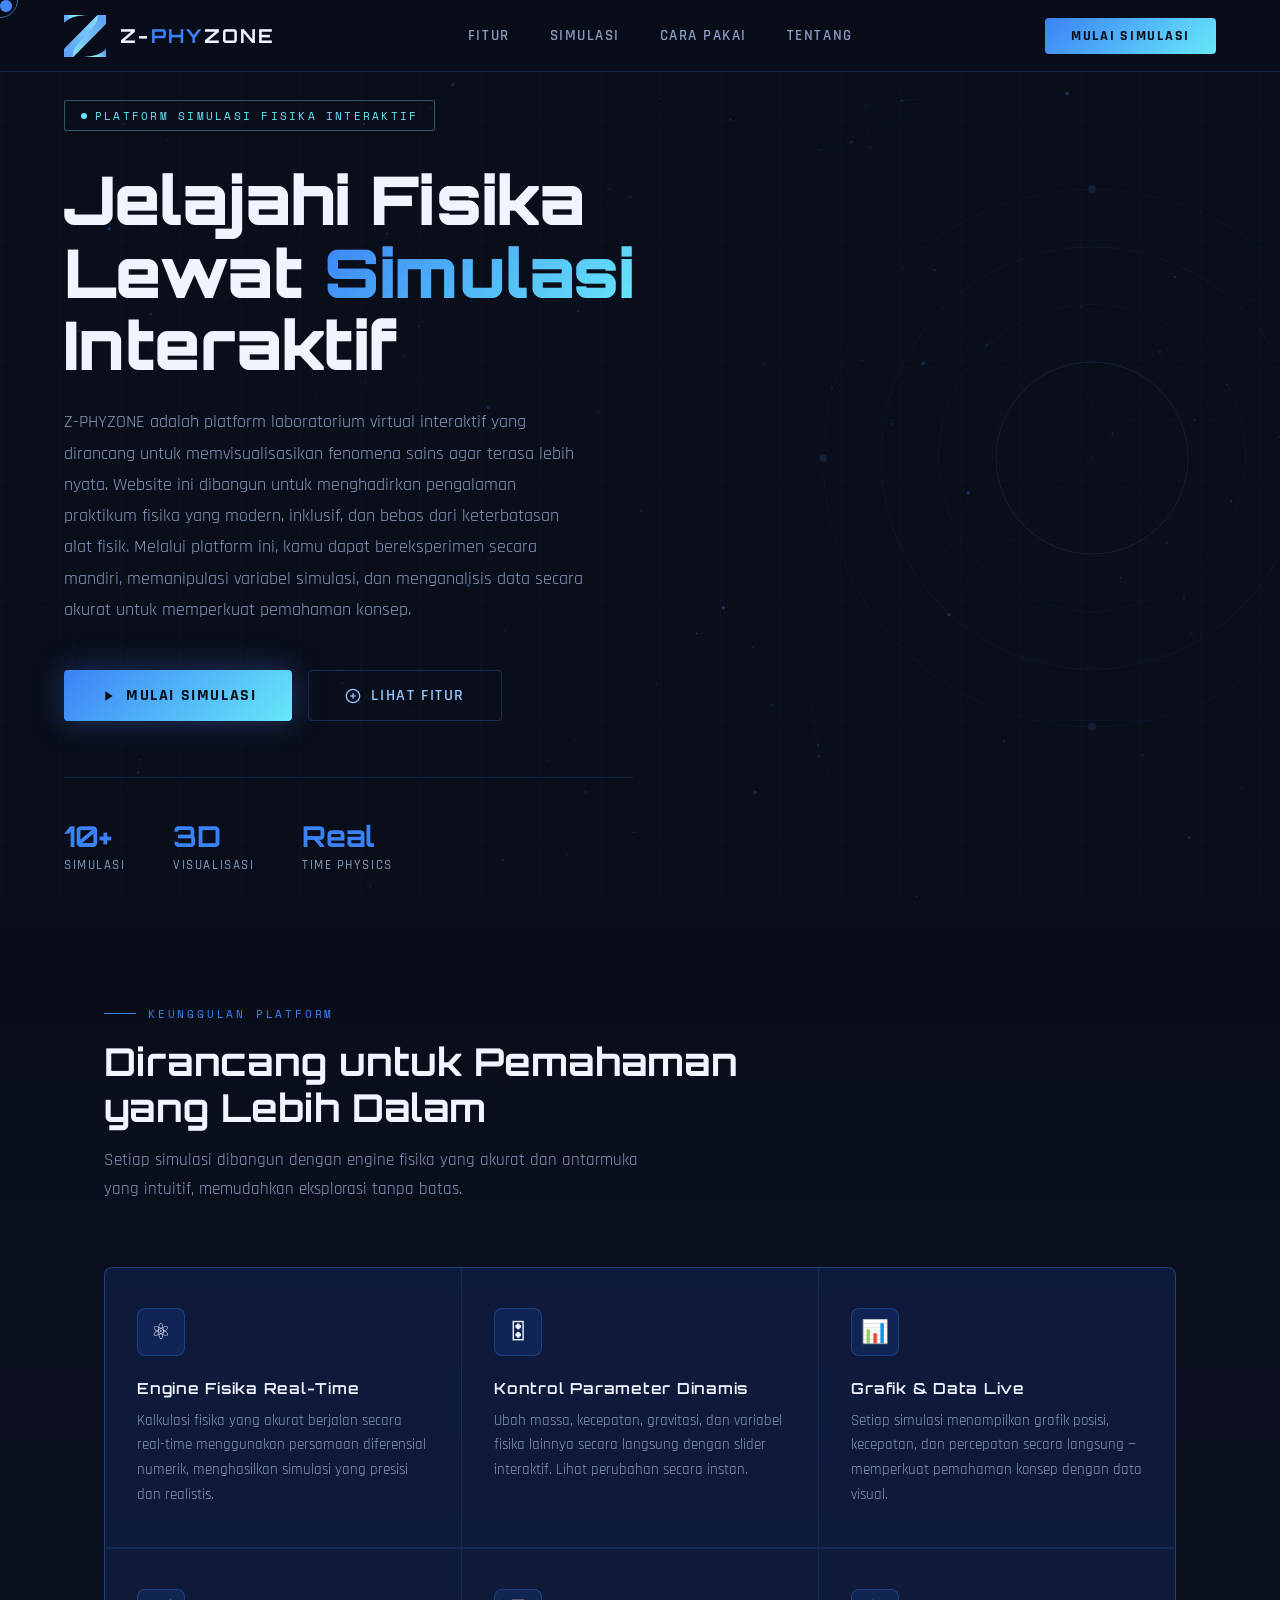
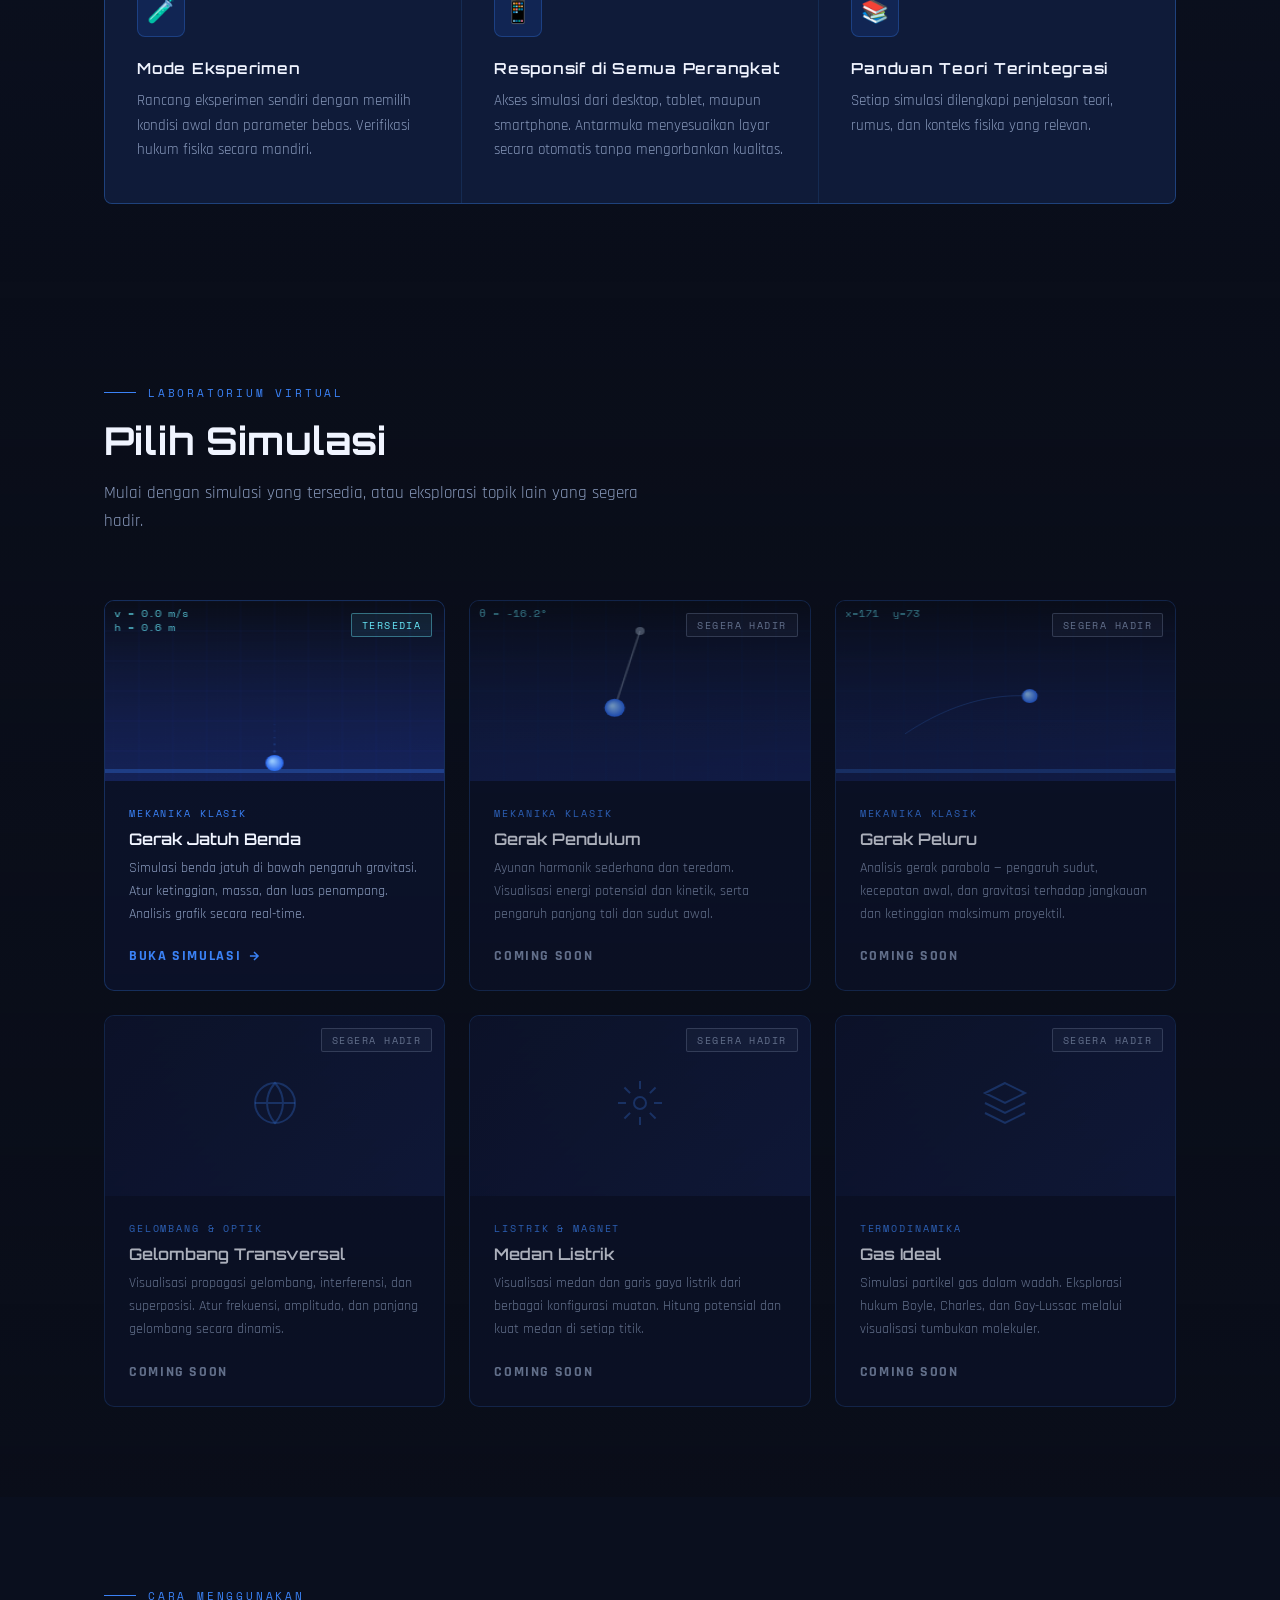
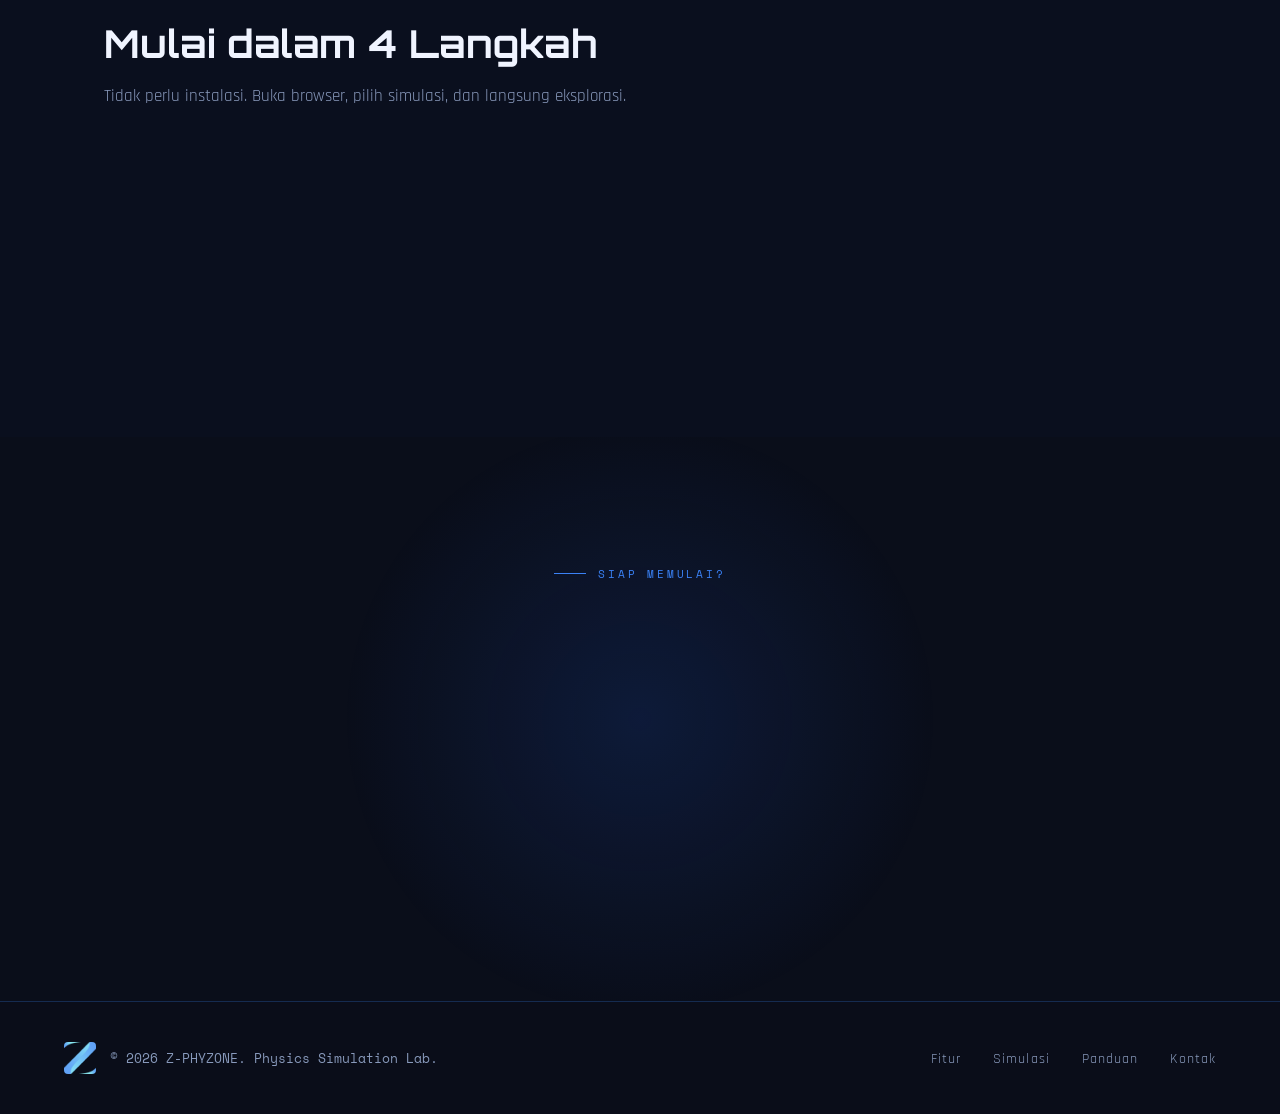
==== Index.html @ d91c26d3 "Add files via upload" ====
<!DOCTYPE html>
<html lang="id">
<head>
<meta charset="UTF-8">
<meta name="viewport" content="width=device-width, initial-scale=1.0">
<title>Z-PHYZONE — Physics Simulation Lab</title>
<link href="https://fonts.googleapis.com/css2?family=Orbitron:wght@400;600;700;900&family=Rajdhani:wght@300;400;500;600;700&family=Space+Mono:wght@400;700&display=swap" rel="stylesheet">
<link rel="stylesheet" href="Opsi B.css">
</head>
<body>

<div class="cursor" id="cur"></div>
<div class="cursor-ring" id="curRing"></div>
<div class="grid-bg"></div>
<canvas id="canvas-bg"></canvas>

<nav>
  <a href="#" class="nav-logo">
    <img src="A.png" alt="Logo" class="logo-svg">
    <span class="logo-text">Z-<span>PHY</span>ZONE</span>
  </a>

  <ul class="nav-links">
    <li><a href="#features">Fitur</a></li>
    <li><a href="#simulations">Simulasi</a></li>
    <li><a href="#how">Cara Pakai</a></li>
    <li><a href="#about">Tentang</a></li>
  </ul>

  <a href="#simulations" class="nav-cta">Mulai Simulasi</a>
</nav>

<section class="hero" id="home">
  <svg class="hero-visual" viewBox="0 0 600 600" fill="none" xmlns="http://www.w3.org/2000/svg">
    <circle cx="300" cy="300" r="280" stroke="#3b82f6" stroke-width="0.5"/>
    <circle cx="300" cy="300" r="220" stroke="#60a5fa" stroke-width="0.5"/>
    <circle cx="300" cy="300" r="160" stroke="#3b82f6" stroke-width="0.5"/>
    <circle cx="300" cy="300" r="100" stroke="#93c5fd" stroke-width="0.8"/>
    <line x1="20" y1="300" x2="580s" y2="300" stroke="#3b82f6" stroke-width="0.3"/>
    <line x1="300" y1="20" x2="300" y2="580" stroke="#3b82f6" stroke-width="0.3"/>
    <line x1="100" y1="100" x2="500" y2="500" stroke="#60a5fa" stroke-width="0.3"/>
    <line x1="500" y1="100" x2="100" y2="500" stroke="#60a5fa" stroke-width="0.3"/>
    <circle cx="300" cy="20" r="4" fill="#60a5fa"/>
    <circle cx="300" cy="580" r="4" fill="#60a5fa"/>
    <circle cx="20" cy="300" r="4" fill="#60a5fa"/>
    <circle cx="580" cy="300" r="4" fill="#60a5fa"/>
  </svg>

  <div class="hero-content">
    <div class="hero-tag">Platform Simulasi Fisika Interaktif</div>
    <h1>
      Jelajahi Fisika<br>
      Lewat <em>Simulasi</em><br>
      Interaktif
    </h1>
    <p class="hero-sub">
      Z-PHYZONE adalah platform laboratorium virtual interaktif yang dirancang untuk memvisualisasikan fenomena sains agar terasa lebih nyata. Website ini dibangun untuk menghadirkan pengalaman praktikum fisika yang modern, inklusif, dan bebas dari keterbatasan alat fisik. Melalui platform ini, kamu dapat bereksperimen secara mandiri, memanipulasi variabel simulasi, dan menganalisis data secara akurat untuk memperkuat pemahaman konsep.
    </p>

    <div class="hero-btns">
      <a href="#simulations" class="btn-primary">
        <svg width="16" height="16" viewBox="0 0 24 24" fill="currentColor"><path d="M8 5v14l11-7z"/></svg>
        Mulai Simulasi
      </a>
      <a href="#features" class="btn-outline">
        <svg width="16" height="16" viewBox="0 0 24 24" fill="none" stroke="currentColor" stroke-width="2"><circle cx="12" cy="12" r="10"/><line x1="12" y1="8" x2="12" y2="16"/><line x1="8" y1="12" x2="16" y2="12"/></svg>
        Lihat Fitur
      </a>
    </div>

    <div class="hero-stats">
      <div class="stat-item">
        <span class="stat-num">10+</span>
        <span class="stat-label">Simulasi</span>
      </div>
      <div class="stat-item">
        <span class="stat-num">3D</span>
        <span class="stat-label">Visualisasi</span>
      </div>
      <div class="stat-item">
        <span class="stat-num">Real</span>
        <span class="stat-label">Time Physics</span>
      </div>
    </div>
  </div>
</section>

<section id="features">
  <div class="section-inner">
    <div class="section-label reveal">Keunggulan Platform</div>
    <h2 class="section-title reveal">Dirancang untuk Pemahaman<br>yang Lebih Dalam</h2>
    <p class="section-desc reveal">Setiap simulasi dibangun dengan engine fisika yang akurat dan antarmuka yang intuitif, memudahkan eksplorasi tanpa batas.</p>

    <div class="features-grid reveal">
      <div class="feature-card">
        <div class="feature-icon">⚛</div>
        <div class="feature-title">Engine Fisika Real-Time</div>
        <p class="feature-desc">Kalkulasi fisika yang akurat berjalan secara real-time menggunakan persamaan diferensial numerik, menghasilkan simulasi yang presisi dan realistis.</p>
      </div>
      <div class="feature-card">
        <div class="feature-icon">🎛</div>
        <div class="feature-title">Kontrol Parameter Dinamis</div>
        <p class="feature-desc">Ubah massa, kecepatan, gravitasi, dan variabel fisika lainnya secara langsung dengan slider interaktif. Lihat perubahan secara instan.</p>
      </div>
      <div class="feature-card">
        <div class="feature-icon">📊</div>
        <div class="feature-title">Grafik & Data Live</div>
        <p class="feature-desc">Setiap simulasi menampilkan grafik posisi, kecepatan, dan percepatan secara langsung — memperkuat pemahaman konsep dengan data visual.</p>
      </div>
      <div class="feature-card">
        <div class="feature-icon">🧪</div>
        <div class="feature-title">Mode Eksperimen</div>
        <p class="feature-desc">Rancang eksperimen sendiri dengan memilih kondisi awal dan parameter bebas. Verifikasi hukum fisika secara mandiri.</p>
      </div>
      <div class="feature-card">
        <div class="feature-icon">📱</div>
        <div class="feature-title">Responsif di Semua Perangkat</div>
        <p class="feature-desc">Akses simulasi dari desktop, tablet, maupun smartphone. Antarmuka menyesuaikan layar secara otomatis tanpa mengorbankan kualitas.</p>
      </div>
      <div class="feature-card">
        <div class="feature-icon">📚</div>
        <div class="feature-title">Panduan Teori Terintegrasi</div>
        <p class="feature-desc">Setiap simulasi dilengkapi penjelasan teori, rumus, dan konteks fisika yang relevan.</p>
      </div>
    </div>
  </div>
</section>

<section id="simulations">
  <div class="section-inner">
    <div class="section-label reveal">Laboratorium Virtual</div>
    <h2 class="section-title reveal">Pilih Simulasi</h2>
    <p class="section-desc reveal">Mulai dengan simulasi yang tersedia, atau eksplorasi topik lain yang segera hadir.</p>

    <div class="sim-grid reveal">
      <a href="index1.html" class="sim-card">
        <div class="sim-preview" id="prev-freefall">
          <canvas id="ffCanvas" width="300" height="180"></canvas>
          <span class="sim-badge badge-available">Tersedia</span>
        </div>
        <div class="sim-body">
          <div class="sim-category">Mekanika Klasik</div>
          <div class="sim-name">Gerak Jatuh Benda</div>
          <p class="sim-desc">Simulasi benda jatuh di bawah pengaruh gravitasi. Atur ketinggian, massa, dan luas penampang. Analisis grafik secara real-time.</p>
          <span class="sim-link">
            Buka Simulasi
            <svg width="14" height="14" viewBox="0 0 24 24" fill="none" stroke="currentColor" stroke-width="2.5"><path d="M5 12h14M12 5l7 7-7 7"/></svg>
          </span>
        </div>
      </a>

      <div class="sim-card" style="cursor:default; opacity:0.7;">
        <div class="sim-preview" id="prev-pendulum">
          <canvas id="penCanvas" width="300" height="180"></canvas>
          <span class="sim-badge badge-soon">Segera Hadir</span>
        </div>
        <div class="sim-body">
          <div class="sim-category">Mekanika Klasik</div>
          <div class="sim-name">Gerak Pendulum</div>
          <p class="sim-desc">Ayunan harmonik sederhana dan teredam. Visualisasi energi potensial dan kinetik, serta pengaruh panjang tali dan sudut awal.</p>
          <span class="sim-link" style="color:var(--gray);">Coming Soon</span>
        </div>
      </div>

      <div class="sim-card" style="cursor:default; opacity:0.7;">
        <div class="sim-preview" id="prev-projectile">
          <canvas id="projCanvas" width="300" height="180"></canvas>
          <span class="sim-badge badge-soon">Segera Hadir</span>
        </div>
        <div class="sim-body">
          <div class="sim-category">Mekanika Klasik</div>
          <div class="sim-name">Gerak Peluru</div>
          <p class="sim-desc">Analisis gerak parabola — pengaruh sudut, kecepatan awal, dan gravitasi terhadap jangkauan dan ketinggian maksimum proyektil.</p>
          <span class="sim-link" style="color:var(--gray);">Coming Soon</span>
        </div>
      </div>

      <div class="sim-card" style="cursor:default; opacity:0.7;">
        <div class="sim-preview">
          <div style="text-align:center; color:rgba(59,130,246,0.4);">
            <svg width="48" height="48" viewBox="0 0 24 24" fill="none" stroke="currentColor" stroke-width="1"><circle cx="12" cy="12" r="10"/><path d="M2 12h20M12 2a15.3 15.3 0 0 1 4 10 15.3 15.3 0 0 1-4 10 15.3 15.3 0 0 1-4-10 15.3 15.3 0 0 1 4-10z"/></svg>
          </div>
          <span class="sim-badge badge-soon">Segera Hadir</span>
        </div>
        <div class="sim-body">
          <div class="sim-category">Gelombang & Optik</div>
          <div class="sim-name">Gelombang Transversal</div>
          <p class="sim-desc">Visualisasi propagasi gelombang, interferensi, dan superposisi. Atur frekuensi, amplitudo, dan panjang gelombang secara dinamis.</p>
          <span class="sim-link" style="color:var(--gray);">Coming Soon</span>
        </div>
      </div>

      <div class="sim-card" style="cursor:default; opacity:0.7;">
        <div class="sim-preview">
          <div style="text-align:center; color:rgba(59,130,246,0.4);">
            <svg width="48" height="48" viewBox="0 0 24 24" fill="none" stroke="currentColor" stroke-width="1"><circle cx="12" cy="12" r="3"/><path d="M12 1v4M12 19v4M4.22 4.22l2.83 2.83M16.95 16.95l2.83 2.83M1 12h4M19 12h4M4.22 19.78l2.83-2.83M16.95 7.05l2.83-2.83"/></svg>
          </div>
          <span class="sim-badge badge-soon">Segera Hadir</span>
        </div>
        <div class="sim-body">
          <div class="sim-category">Listrik & Magnet</div>
          <div class="sim-name">Medan Listrik</div>
          <p class="sim-desc">Visualisasi medan dan garis gaya listrik dari berbagai konfigurasi muatan. Hitung potensial dan kuat medan di setiap titik.</p>
          <span class="sim-link" style="color:var(--gray);">Coming Soon</span>
        </div>
      </div>

      <div class="sim-card" style="cursor:default; opacity:0.7;">
        <div class="sim-preview">
          <div style="text-align:center; color:rgba(59,130,246,0.4);">
            <svg width="48" height="48" viewBox="0 0 24 24" fill="none" stroke="currentColor" stroke-width="1"><path d="M12 2L2 7l10 5 10-5-10-5zM2 17l10 5 10-5M2 12l10 5 10-5"/></svg>
          </div>
          <span class="sim-badge badge-soon">Segera Hadir</span>
        </div>
        <div class="sim-body">
          <div class="sim-category">Termodinamika</div>
          <div class="sim-name">Gas Ideal</div>
          <p class="sim-desc">Simulasi partikel gas dalam wadah. Eksplorasi hukum Boyle, Charles, dan Gay-Lussac melalui visualisasi tumbukan molekuler.</p>
          <span class="sim-link" style="color:var(--gray);">Coming Soon</span>
        </div>
      </div>
    </div>
  </div>
</section>

<section id="how">
  <div class="section-inner">
    <div class="section-label reveal">Cara Menggunakan</div>
    <h2 class="section-title reveal">Mulai dalam 4 Langkah</h2>
    <p class="section-desc reveal">Tidak perlu instalasi. Buka browser, pilih simulasi, dan langsung eksplorasi.</p>

    <div class="steps reveal">
      <div class="step">
        <div class="step-num">01</div>
        <div class="step-title">Pilih Simulasi</div>
        <p class="step-desc">Telusuri daftar simulasi berdasarkan topik fisika yang ingin kamu pelajari.</p>
      </div>
      <div class="step">
        <div class="step-num">02</div>
        <div class="step-title">Atur Parameter</div>
        <p class="step-desc">Gunakan slider dan input untuk menyesuaikan variabel sesuai skenario eksperimenmu.</p>
      </div>
      <div class="step">
        <div class="step-num">03</div>
        <div class="step-title">Jalankan & Amati</div>
        <p class="step-desc">Tekan Play dan saksikan simulasi berjalan dengan grafik dan data yang diperbarui langsung.</p>
      </div>
      <div class="step">
        <div class="step-num">04</div>
        <div class="step-title">Analisis Hasil</div>
        <p class="step-desc">Review data, baca teori pendamping, dan ulangi eksperimen dengan kondisi berbeda.</p>
      </div>
    </div>
  </div>
</section>

<section id="cta">
  <div class="cta-glow"></div>
  <div class="section-inner">
    <div class="section-label reveal" style="justify-content:center;">Siap Memulai?</div>
    <h2 class="reveal">Fisika Jadi <em>Hidup</em><br>di Z-PHYZONE</h2>
    <p class="reveal">Jadikan simulasi sebagai bagian dari cara belajarmu. Gratis, interaktif, dan selalu diperbarui.</p>
    <div style="display:flex;gap:1rem;justify-content:center;flex-wrap:wrap;" class="reveal">
      <a href="#simulations" class="btn-primary">
        <svg width="16" height="16" viewBox="0 0 24 24" fill="currentColor"><path d="M8 5v14l11-7z"/></svg>
        Mulai Sekarang
      </a>
    </div>
  </div>
</section>

<footer id="about">
  <div class="footer-left">
    <img src="A.png" alt="Logo" style="width:32px; height:32px; object-fit:contain; border-radius:4px;">
    <span class="footer-copy">© 2026 Z-PHYZONE. Physics Simulation Lab.</span>
  </div>
  <ul class="footer-links">
    <li><a href="#features">Fitur</a></li>
    <li><a href="#simulations">Simulasi</a></li>
    <li><a href="#how">Panduan</a></li>
    <li><a href="mailto:zofficialcontact.id@gmail.com">Kontak</a></li>
  </ul>
</footer>

<script src="Opsi B.js"></script>
</body>
</html>
---- Opsi B.css ----
:root {
  --blue-deep: #0a0e1a;
  --blue-dark: #0d1530;
  --blue-mid: #1a2a6c;
  --blue-bright: #2563eb;
  --blue-electric: #3b82f6;
  --blue-light: #60a5fa;
  --blue-glow: #93c5fd;
  --cyan: #67e8f9;
  --white: #f0f4ff;
  --gray: #8899bb;
  --border: rgba(59,130,246,0.25);
  --glass: rgba(13,21,48,0.7);
  --glass2: rgba(26,42,108,0.3);
}

* { margin:0; padding:0; box-sizing:border-box; }

html { scroll-behavior: smooth; }

body {
  font-family: 'Rajdhani', sans-serif;
  background: var(--blue-deep);
  color: var(--white);
  overflow-x: hidden;
  cursor: none;
}

/* CUSTOM CURSOR */
.cursor {
  width: 12px; height: 12px;
  background: var(--blue-electric);
  border-radius: 50%;
  position: fixed; top:0; left:0;
  pointer-events: none; z-index:9999;
  transition: transform 0.1s ease;
  mix-blend-mode: screen;
}
.cursor-ring {
  width: 36px; height: 36px;
  border: 1.5px solid var(--blue-light);
  border-radius: 50%;
  position: fixed; top:0; left:0;
  pointer-events: none; z-index:9998;
  transition: transform 0.15s ease, opacity 0.2s;
  opacity: 0.6;
}

/* CANVAS */
#canvas-bg {
  position: fixed; top:0; left:0;
  width:100%; height:100%;
  z-index:0; pointer-events:none;
}

/* NAV */
nav {
  position: fixed; top:0; left:0; right:0;
  z-index: 100;
  display: flex; align-items: center;
  justify-content: space-between;
  padding: 0 4rem;
  height: 72px;
  background: rgba(10,14,26,0.85);
  backdrop-filter: blur(20px);
  border-bottom: 1px solid var(--border);
}

.nav-logo {
  display: flex; align-items: center; gap: 14px;
  text-decoration: none;
}

.logo-svg {
  width: 42px; height: 42px;
  flex-shrink: 0;
  object-fit: contain;
}

.logo-text {
  font-family: 'Orbitron', sans-serif;
  font-size: 1.2rem;
  font-weight: 700;
  letter-spacing: 0.12em;
  color: var(--white);
}
.logo-text span {
  color: var(--blue-electric);
}

.nav-links {
  display: flex; gap: 2.5rem;
  list-style: none;
}
.nav-links a {
  font-family: 'Rajdhani', sans-serif;
  font-size: 0.95rem;
  font-weight: 600;
  letter-spacing: 0.1em;
  text-transform: uppercase;
  color: var(--gray);
  text-decoration: none;
  transition: color 0.2s;
  position: relative;
}
.nav-links a::after {
  content:''; position:absolute; bottom:-4px; left:0; right:0;
  height: 1px; background: var(--blue-electric);
  transform: scaleX(0); transform-origin: left;
  transition: transform 0.25s ease;
}
.nav-links a:hover { color: var(--blue-glow); }
.nav-links a:hover::after { transform: scaleX(1); }

.nav-cta {
  font-family: 'Rajdhani', sans-serif;
  font-size: 0.9rem;
  font-weight: 700;
  letter-spacing: 0.12em;
  text-transform: uppercase;
  color: var(--blue-deep);
  background: linear-gradient(135deg, var(--blue-electric), var(--cyan));
  padding: 9px 26px;
  border-radius: 4px;
  text-decoration: none;
  transition: opacity 0.2s, transform 0.2s;
}
.nav-cta:hover { opacity:0.9; transform: translateY(-1px); }

/* HERO (Sudah Direvisi) */
.hero {
  position: relative; z-index:1;
  min-height: 100vh;
  display: flex; align-items: center;
  padding: 100px clamp(2rem, 5vw, 4rem) 40px; /* Padding responsif */
  overflow: hidden;
}

.hero-content {
  max-width: 660px;
  animation: fadeUp 0.9s ease forwards;
  opacity:0; transform: translateY(30px);
  animation-delay: 0.3s;
}

@keyframes fadeUp {
  to { opacity:1; transform:translateY(0); }
}

.hero-tag {
  display: inline-flex; align-items: center; gap: 8px;
  font-family: 'Space Mono', monospace;
  font-size: 0.7rem;
  color: var(--cyan);
  letter-spacing: 0.2em;
  text-transform: uppercase;
  border: 1px solid rgba(103,232,249,0.35);
  padding: 6px 16px;
  border-radius: 2px;
  margin-bottom: 2rem;
}
.hero-tag::before {
  content:''; width:6px; height:6px;
  background: var(--cyan); border-radius:50%;
  animation: blink 1.4s infinite;
}
@keyframes blink { 0%,100%{opacity:1} 50%{opacity:0.2} }

.hero h1 {
  font-family: 'Orbitron', sans-serif;
  font-size: clamp(2.8rem, 5.5vw, 4.2rem);
  font-weight: 900;
  line-height: 1.08;
  letter-spacing: -0.01em;
  margin-bottom: 1.6rem;
}
.hero h1 em {
  font-style: normal;
  background: linear-gradient(135deg, var(--blue-electric) 0%, var(--cyan) 100%);
  -webkit-background-clip: text;
  -webkit-text-fill-color: transparent;
  background-clip: text;
}

.hero-sub {
  font-size: 1.15rem;
  font-weight: 400;
  color: var(--gray);
  line-height: 1.7;
  margin-bottom: 2.8rem;
  max-width: 520px;
}

.hero-btns {
  display: flex; gap: 1rem; flex-wrap: wrap;
}

.btn-primary {
  font-family: 'Rajdhani', sans-serif;
  font-size: 1rem; font-weight: 700;
  letter-spacing: 0.1em; text-transform: uppercase;
  color: var(--blue-deep);
  background: linear-gradient(135deg, var(--blue-electric), var(--cyan));
  padding: 14px 36px;
  border-radius: 4px;
  text-decoration: none;
  display: inline-flex; align-items: center; gap:10px;
  transition: transform 0.2s, box-shadow 0.2s;
  box-shadow: 0 0 30px rgba(59,130,246,0.35);
}
.btn-primary:hover {
  transform: translateY(-2px);
  box-shadow: 0 4px 40px rgba(59,130,246,0.55);
}

.btn-outline {
  font-family: 'Rajdhani', sans-serif;
  font-size: 1rem; font-weight: 600;
  letter-spacing: 0.1em; text-transform: uppercase;
  color: var(--blue-glow);
  background: transparent;
  border: 1px solid var(--border);
  padding: 14px 36px;
  border-radius: 4px;
  text-decoration: none;
  display: inline-flex; align-items: center; gap:10px;
  transition: border-color 0.2s, background 0.2s;
}
.btn-outline:hover {
  border-color: var(--blue-electric);
  background: rgba(59,130,246,0.1);
}

/* HERO VISUAL (Sudah Direvisi) */
.hero-visual {
  position: absolute;
  right: -100px; top: 50%;
  transform: translateY(-50%);
  width: clamp(400px, 45vw, 680px); /* Ukuran cincin responsif */
  height: clamp(400px, 45vw, 680px);
  opacity: 0.12;
  pointer-events: none;
  animation: rotSlow 25s linear infinite;
}
@keyframes rotSlow { to { transform: translateY(-50%) rotate(360deg); } }

.hero-stats {
  display: flex; gap: 3rem;
  margin-top: 3.5rem;
  padding-top: 2.5rem;
  border-top: 1px solid rgba(59,130,246,0.18);
  animation: fadeUp 0.9s ease forwards;
  opacity:0; animation-delay: 0.7s;
}

.stat-num {
  font-family: 'Orbitron', sans-serif;
  font-size: 1.8rem; font-weight: 700;
  color: var(--blue-electric);
  display: block;
}
.stat-label {
  font-size: 0.8rem; font-weight: 500;
  color: var(--gray);
  letter-spacing: 0.12em;
  text-transform: uppercase;
}

/* SECTION COMMON (Sudah Direvisi) */
section { position: relative; z-index:1; }

.section-inner {
  max-width: 1200px;
  margin: 0 auto;
  padding: clamp(4rem, 10vh, 7rem) clamp(2rem, 5vw, 4rem); /* Padding responsif */
}

.section-label {
  font-family: 'Space Mono', monospace;
  font-size: 0.7rem;
  color: var(--blue-electric);
  letter-spacing: 0.25em;
  text-transform: uppercase;
  margin-bottom: 1rem;
  display: flex; align-items: center; gap: 12px;
}
.section-label::before {
  content:''; width: 32px; height:1px;
  background: var(--blue-electric);
}

.section-title {
  font-family: 'Orbitron', sans-serif;
  font-size: clamp(1.7rem, 3vw, 2.4rem);
  font-weight: 700;
  margin-bottom: 1rem;
  line-height: 1.2;
}

.section-desc {
  font-size: 1.05rem;
  color: var(--gray);
  line-height: 1.7;
  max-width: 560px;
  margin-bottom: 4rem;
}

/* FEATURES */
#features {
  background: linear-gradient(180deg, transparent 0%, rgba(26,42,108,0.08) 50%, transparent 100%);
}

.features-grid {
  display: grid;
  grid-template-columns: repeat(3, 1fr);
  gap: 1.5px;
  background: var(--border);
  border: 1px solid var(--border);
  border-radius: 8px;
  overflow: hidden;
}

.feature-card {
  background: var(--glass);
  padding: 2.5rem 2rem;
  transition: background 0.25s;
  position: relative;
  overflow: hidden;
}
.feature-card::before {
  content:''; position:absolute;
  top:0; left:0; right:0; height:2px;
  background: linear-gradient(90deg, transparent, var(--blue-electric), transparent);
  opacity:0; transition: opacity 0.3s;
}
.feature-card:hover { background: rgba(26,42,108,0.5); }
.feature-card:hover::before { opacity:1; }

.feature-icon {
  width: 48px; height: 48px;
  background: rgba(37,99,235,0.15);
  border: 1px solid rgba(59,130,246,0.3);
  border-radius: 8px;
  display: flex; align-items: center; justify-content: center;
  margin-bottom: 1.4rem;
  font-size: 1.4rem;
}

.feature-title {
  font-family: 'Orbitron', sans-serif;
  font-size: 0.95rem; font-weight: 600;
  letter-spacing: 0.05em;
  margin-bottom: 0.7rem;
  color: var(--white);
}

.feature-desc {
  font-size: 0.93rem;
  color: var(--gray);
  line-height: 1.65;
}

/* SIMULATIONS */
#simulations {
  background: linear-gradient(180deg, transparent 0%, rgba(10,14,26,0.6) 100%);
}

.sim-grid {
  display: grid;
  grid-template-columns: repeat(auto-fill, minmax(300px,1fr));
  gap: 1.5rem;
}

.sim-card {
  background: var(--glass);
  border: 1px solid var(--border);
  border-radius: 10px;
  overflow: hidden;
  transition: transform 0.25s, box-shadow 0.25s, border-color 0.25s;
  text-decoration: none; color: inherit;
  display: block;
}
.sim-card:hover {
  transform: translateY(-4px);
  box-shadow: 0 12px 40px rgba(59,130,246,0.2);
  border-color: rgba(59,130,246,0.5);
}

.sim-preview {
  height: 180px;
  position: relative;
  overflow: hidden;
  background: linear-gradient(135deg, rgba(13,21,48,0.9), rgba(26,42,108,0.4));
  display: flex; align-items: center; justify-content: center;
}

.sim-preview canvas {
  width: 100%; height: 100%;
}

.sim-badge {
  position: absolute; top:12px; right:12px;
  font-family: 'Space Mono', monospace;
  font-size: 0.6rem; letter-spacing: 0.15em;
  text-transform: uppercase;
  padding: 4px 10px;
  border-radius: 2px;
  border: 1px solid;
}
.badge-available {
  color: var(--cyan);
  border-color: rgba(103,232,249,0.4);
  background: rgba(103,232,249,0.08);
}
.badge-soon {
  color: var(--gray);
  border-color: rgba(136,153,187,0.4);
  background: rgba(136,153,187,0.08);
}

.sim-body { padding: 1.5rem; }

.sim-category {
  font-family: 'Space Mono', monospace;
  font-size: 0.65rem; letter-spacing: 0.18em;
  text-transform: uppercase;
  color: var(--blue-electric);
  margin-bottom: 0.5rem;
}

.sim-name {
  font-family: 'Orbitron', sans-serif;
  font-size: 1rem; font-weight: 600;
  color: var(--white);
  margin-bottom: 0.5rem;
}

.sim-desc {
  font-size: 0.9rem; color: var(--gray);
  line-height: 1.6; margin-bottom: 1.2rem;
}

.sim-link {
  font-family: 'Rajdhani', sans-serif;
  font-size: 0.85rem; font-weight: 700;
  letter-spacing: 0.12em; text-transform: uppercase;
  color: var(--blue-electric);
  display: inline-flex; align-items: center; gap: 6px;
}
.sim-link svg { transition: transform 0.2s; }
.sim-card:hover .sim-link svg { transform: translateX(4px); }

/* HOW IT WORKS */
#how {
  background: rgba(26,42,108,0.06);
}

.steps {
  display: grid; grid-template-columns: repeat(4,1fr);
  gap: 2rem; position: relative;
}
.steps::before {
  content:''; position:absolute;
  top: 28px; left: calc(12.5% + 28px); right: calc(12.5% + 28px);
  height: 1px;
  background: linear-gradient(90deg, transparent, var(--border), var(--blue-electric), var(--border), transparent);
  z-index:0;
}

.step {
  text-align: center; position: relative; z-index:1;
}

.step-num {
  width: 56px; height: 56px;
  border: 1px solid var(--border);
  border-radius: 50%;
  display: flex; align-items: center; justify-content: center;
  margin: 0 auto 1.4rem;
  font-family: 'Orbitron', sans-serif;
  font-size: 1rem; font-weight: 700;
  color: var(--blue-electric);
  background: var(--blue-dark);
  transition: border-color 0.3s, background 0.3s;
}
.step:hover .step-num {
  border-color: var(--blue-electric);
  background: rgba(37,99,235,0.15);
}

.step-title {
  font-family: 'Orbitron', sans-serif;
  font-size: 0.85rem; font-weight: 600;
  letter-spacing: 0.05em;
  margin-bottom: 0.6rem; color: var(--white);
}

.step-desc {
  font-size: 0.88rem; color: var(--gray);
  line-height: 1.6;
}

/* CTA */
#cta {
  text-align: center;
  position: relative; overflow: hidden;
}
#cta .section-inner { padding: 8rem 4rem; }

.cta-glow {
  position: absolute;
  width: 600px; height: 600px;
  background: radial-gradient(circle, rgba(37,99,235,0.15) 0%, transparent 70%);
  top: 50%; left: 50%;
  transform: translate(-50%,-50%);
  pointer-events: none;
}

#cta h2 {
  font-family: 'Orbitron', sans-serif;
  font-size: clamp(2rem,4vw,3rem);
  font-weight: 900;
  margin-bottom: 1.2rem;
  line-height: 1.15;
}
#cta h2 em {
  font-style: normal;
  background: linear-gradient(135deg, var(--blue-electric), var(--cyan));
  -webkit-background-clip: text; -webkit-text-fill-color: transparent;
  background-clip: text;
}

#cta p {
  color: var(--gray); font-size: 1.05rem;
  max-width: 480px; margin: 0 auto 2.5rem;
  line-height: 1.7;
}

/* FOOTER */
footer {
  border-top: 1px solid var(--border);
  padding: 2.5rem 4rem;
  display: flex; align-items: center;
  justify-content: space-between;
  position: relative; z-index:1;
  background: rgba(10,14,26,0.8);
}

.footer-left {
  display: flex; align-items: center; gap: 14px;
}

.footer-copy {
  font-size: 0.82rem; color: var(--gray);
  font-family: 'Space Mono', monospace;
}

.footer-links {
  display: flex; gap: 2rem; list-style: none;
}
.footer-links a {
  font-size: 0.85rem; color: var(--gray);
  text-decoration: none; letter-spacing: 0.08em;
  transition: color 0.2s;
}
.footer-links a:hover { color: var(--blue-light); }

/* SCROLL REVEAL */
.reveal {
  opacity: 0; transform: translateY(28px);
  transition: opacity 0.7s ease, transform 0.7s ease;
}
.reveal.visible {
  opacity:1; transform:translateY(0);
}

/* FREE FALL MINI PREVIEW */
.freefall-preview {
  width: 100%; height: 100%;
  position: absolute; top:0; left:0;
}

/* GRID BG */
.grid-bg {
  position: fixed; top:0; left:0; right:0; bottom:0;
  background-image:
    linear-gradient(rgba(37,99,235,0.04) 1px, transparent 1px),
    linear-gradient(90deg, rgba(37,99,235,0.04) 1px, transparent 1px);
  background-size: 60px 60px;
  pointer-events: none; z-index:0;
}

/* MEDIA QUERY UNTUK LAYAR SEMPIT / HP */
@media (max-width: 900px) {
  nav { padding: 0 2rem; }
  .nav-links { display: none; }
  .hero { padding: 100px 2rem 40px; }
  .features-grid { grid-template-columns: 1fr; }
  .steps { grid-template-columns: 1fr 1fr; }
  .steps::before { display: none; }
  footer { flex-direction: column; gap: 1.5rem; text-align: center; }
}

/* OPTIMASI TAMBAHAN UNTUK LAYAR LAPTOP (LAYAR PENDEK) */
@media (max-height: 750px) {
  .hero {
    min-height: auto; /* Lepas paksaan 100% layar agar tidak memotong konten */
    padding-top: 120px; /* Jarak aman ekstra dari navbar */
    padding-bottom: 60px;
  }
  
  .hero h1 {
    font-size: clamp(2.2rem, 4vw, 3.5rem);
    margin-bottom: 1rem;
  }
  
  .hero-sub {
    font-size: 1rem;
    margin-bottom: 1.5rem;
  }

  .hero-stats {
    margin-top: 2rem;
    padding-top: 1.5rem;
  }

  .hero-visual {
    opacity: 0.06; /* Dibuat lebih transparan agar teks tetap jelas jika bersinggungan */
  }
}
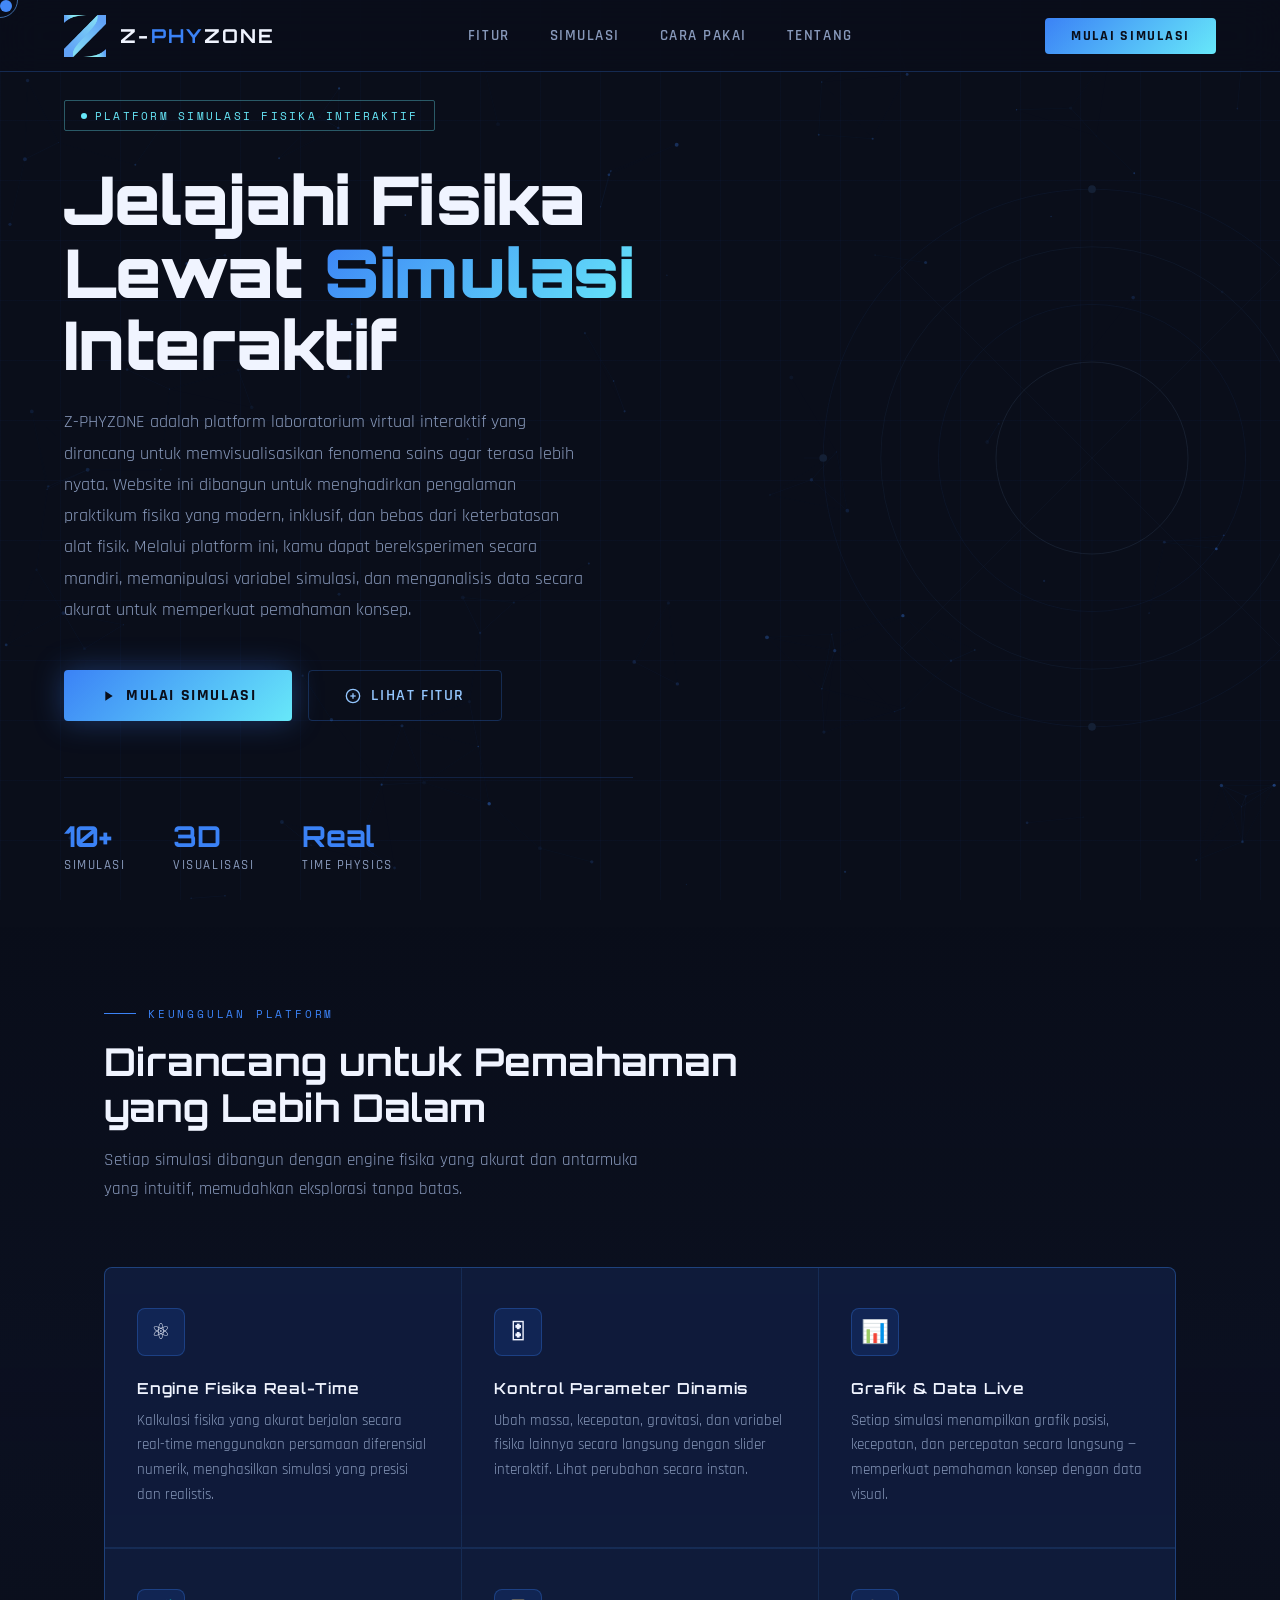
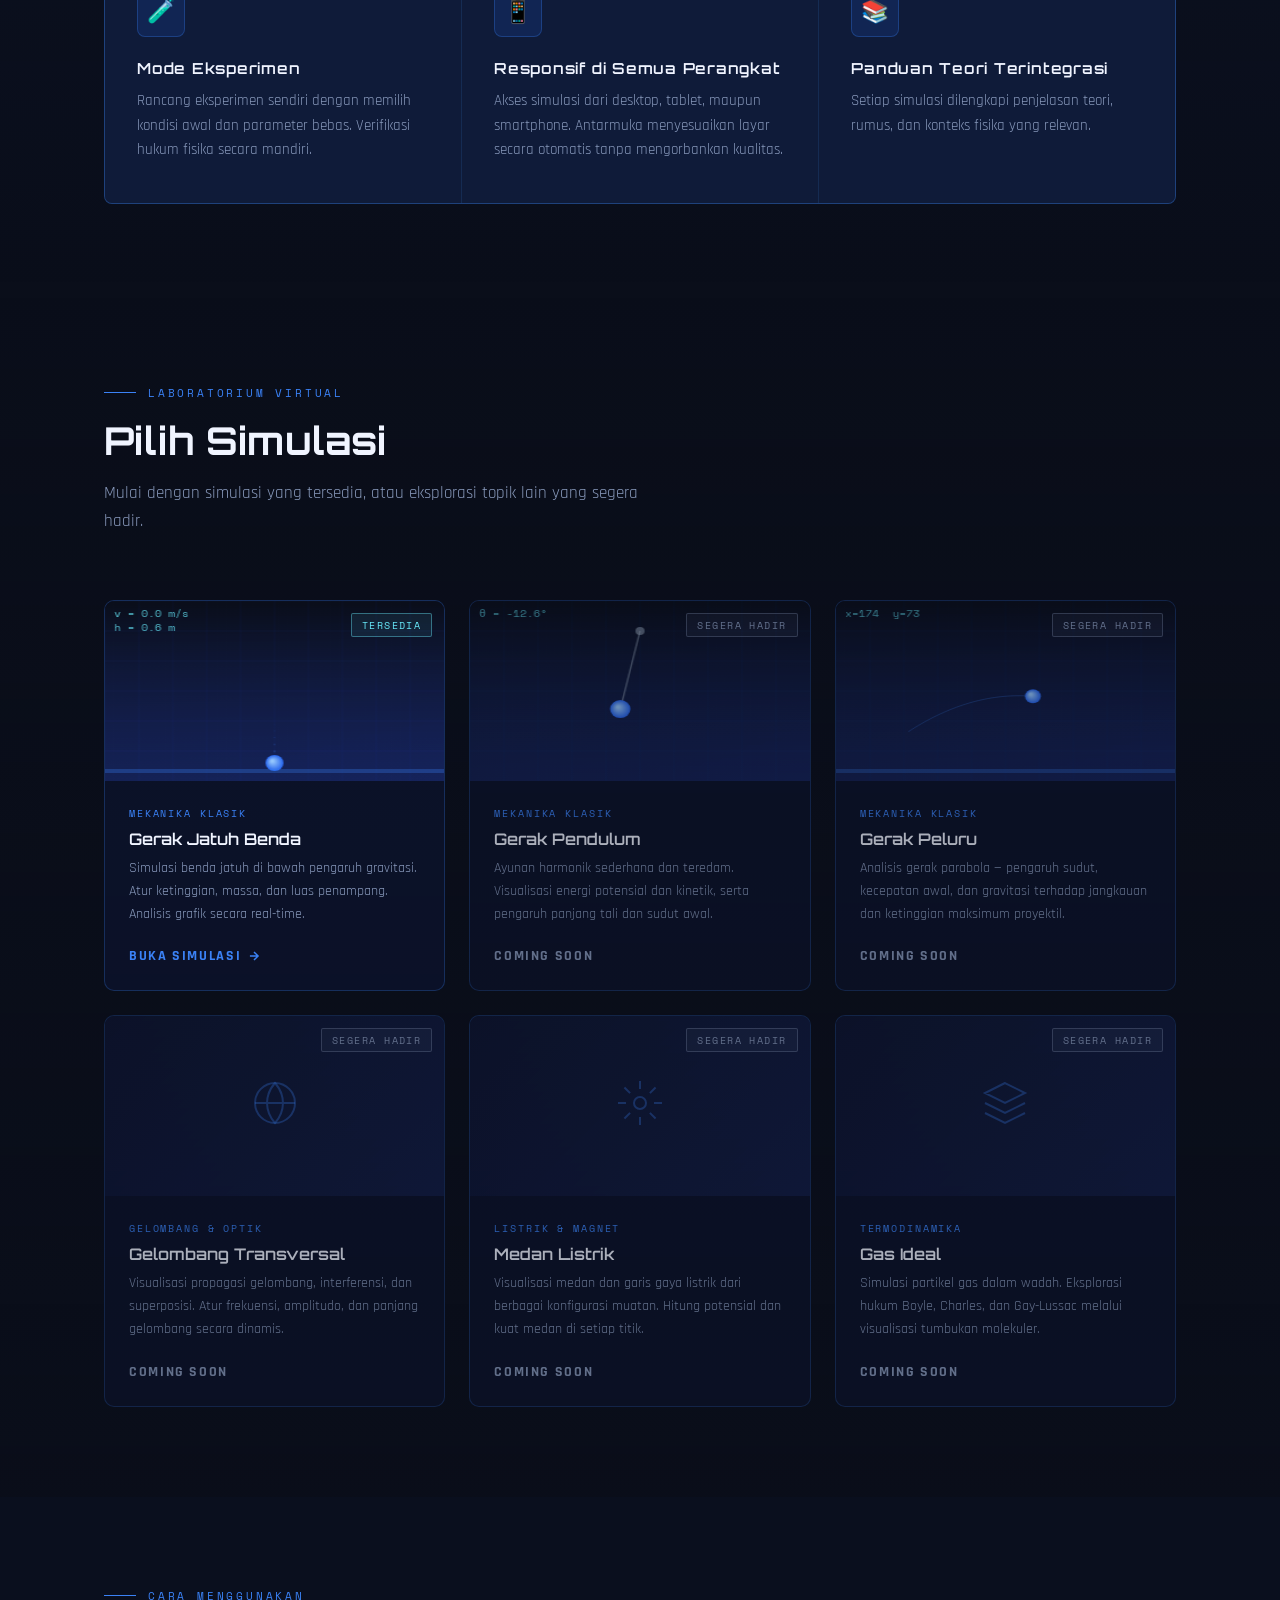
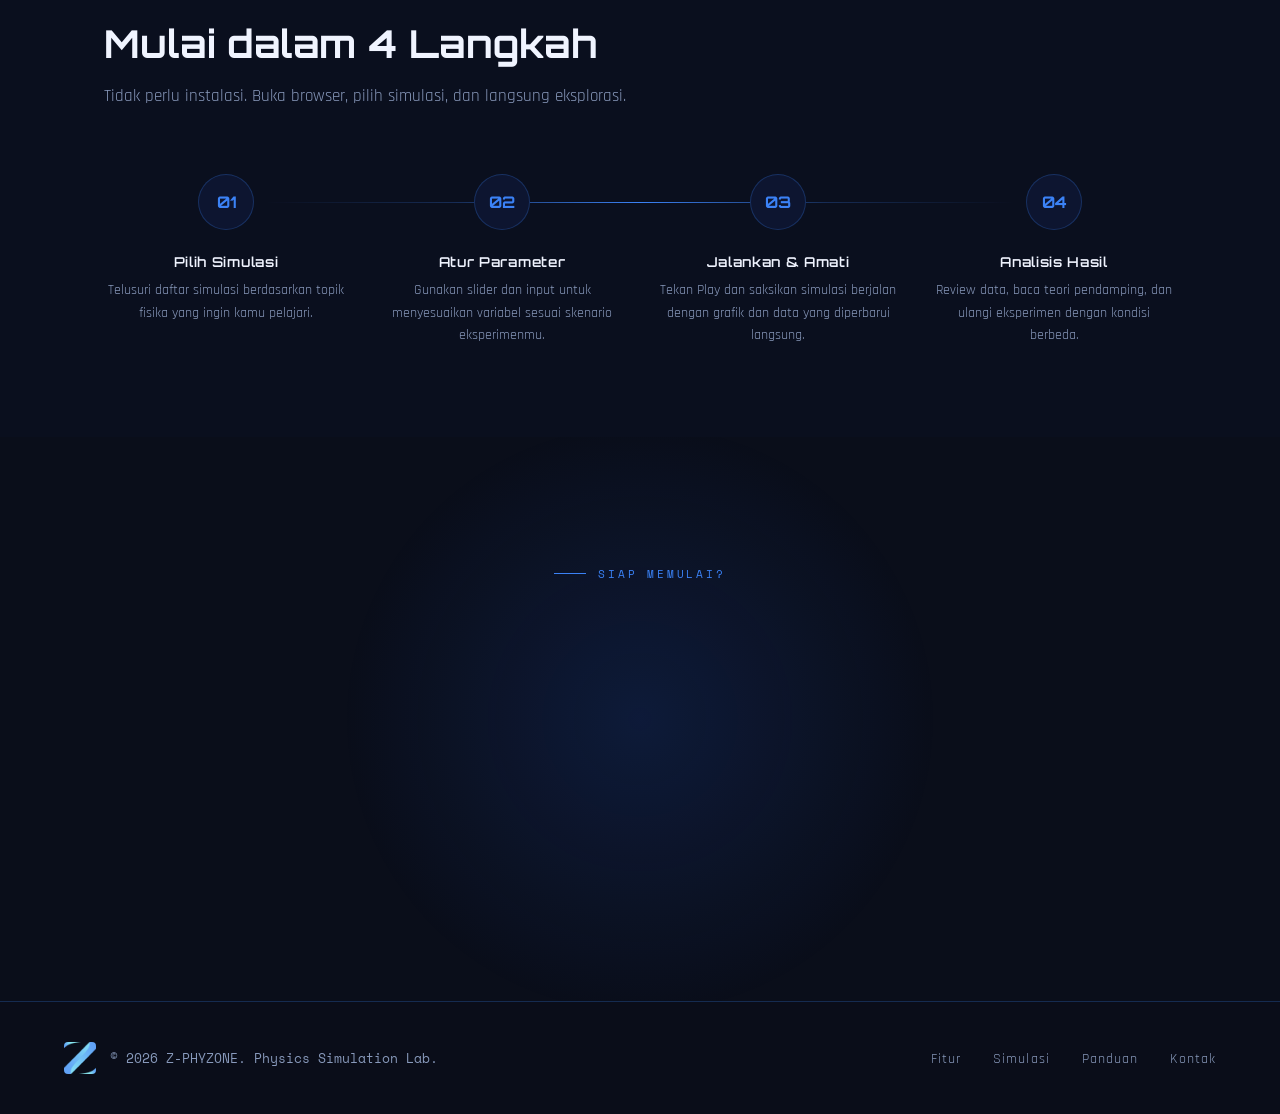
==== commit 97eda70c: "Index.html" ====
--- a/Index.html
+++ b/Index.html
@@ -3,7 +3,7 @@
 <head>
 <meta charset="UTF-8">
 <meta name="viewport" content="width=device-width, initial-scale=1.0">
-<title>Z-PHYZONE — Physics Simulation Lab</title>
+<title>Z-PHYZONE — Physics imulation Lab</title>
 <link href="https://fonts.googleapis.com/css2?family=Orbitron:wght@400;600;700;900&family=Rajdhani:wght@300;400;500;600;700&family=Space+Mono:wght@400;700&display=swap" rel="stylesheet">
 <link rel="stylesheet" href="Opsi B.css">
 </head>
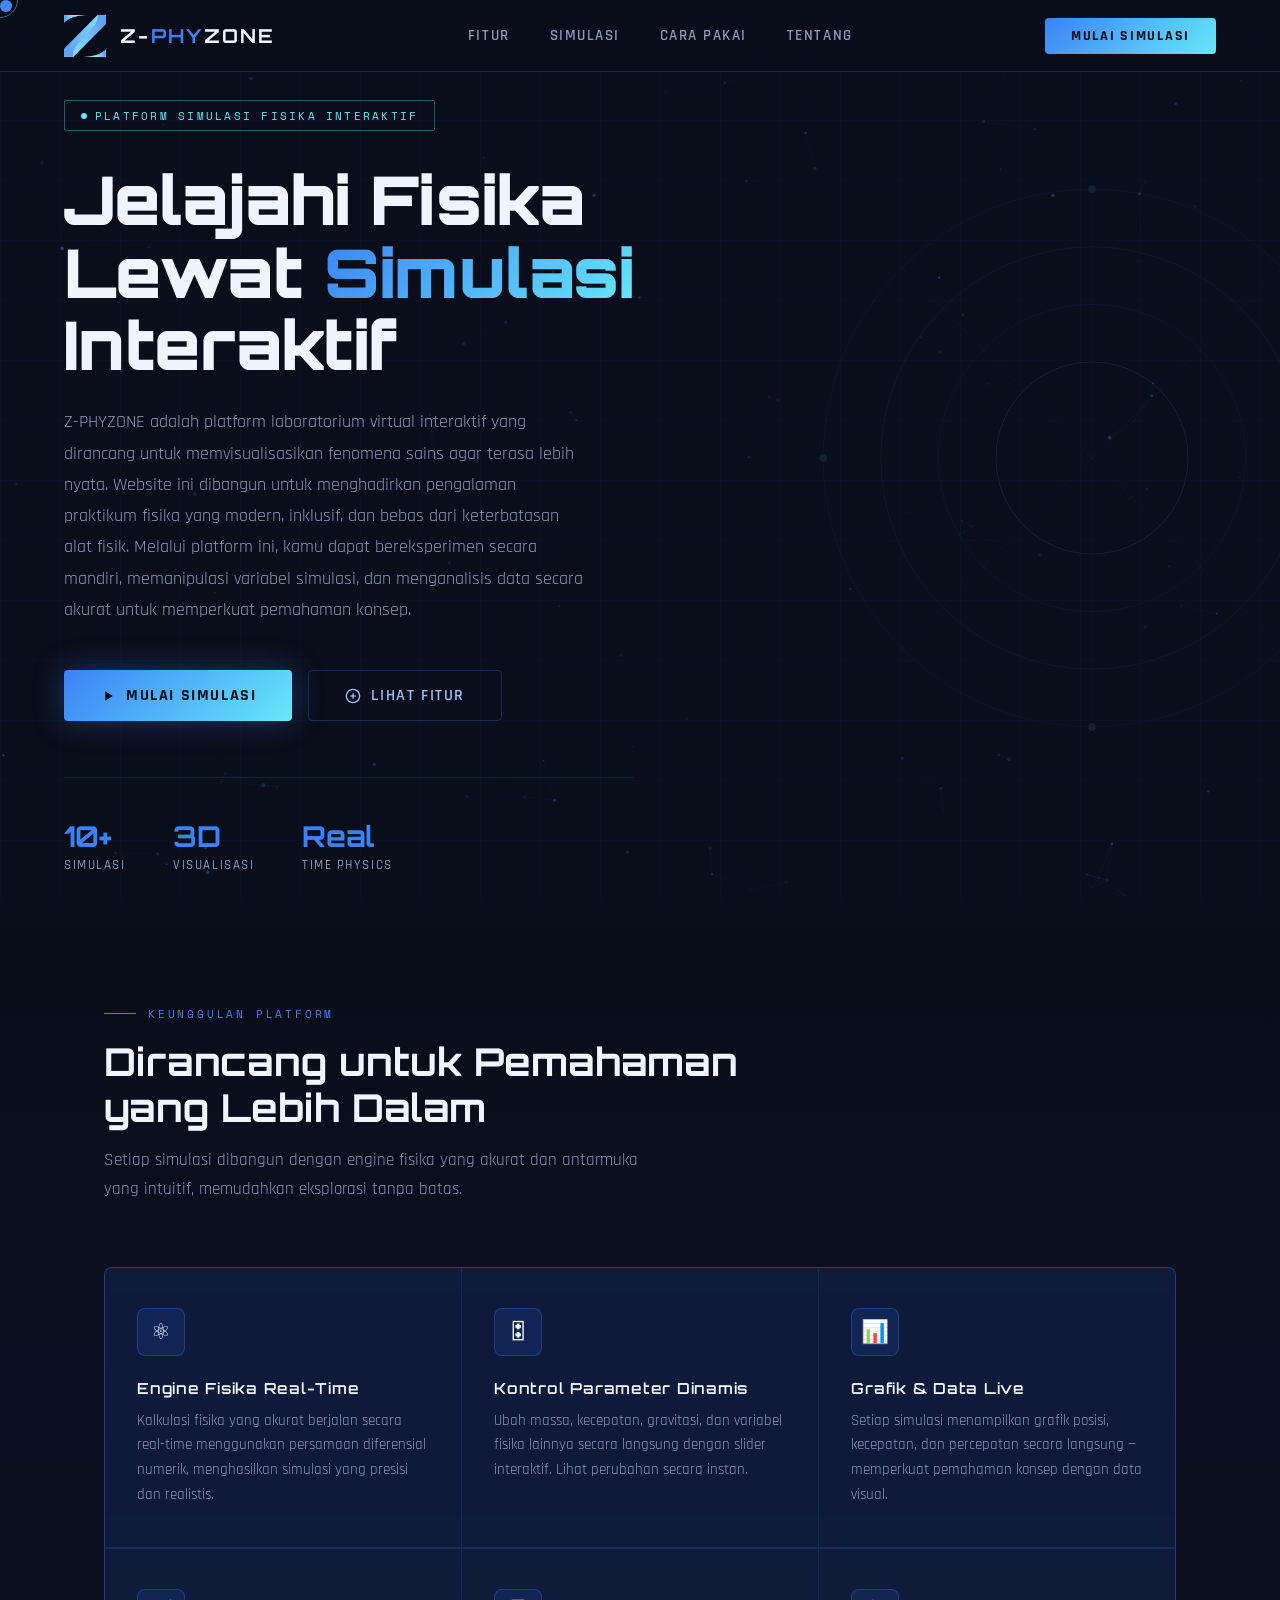
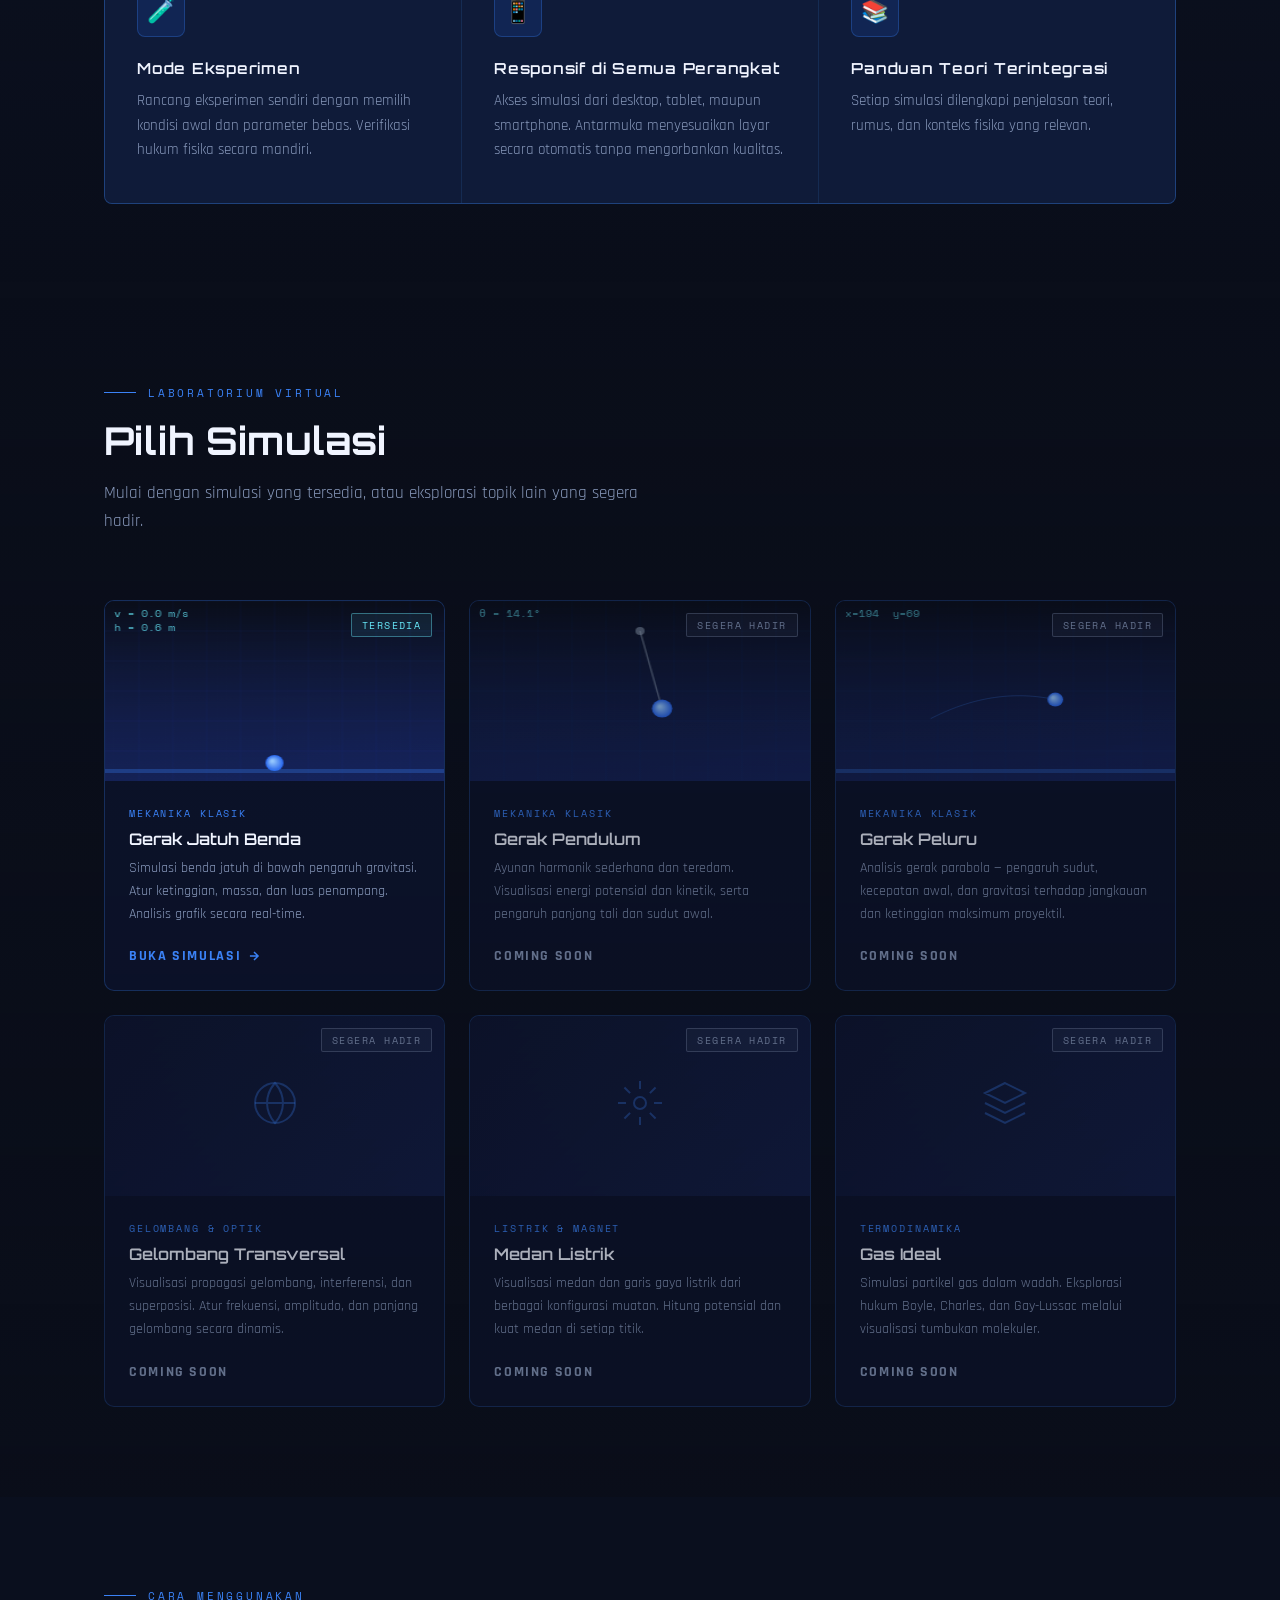
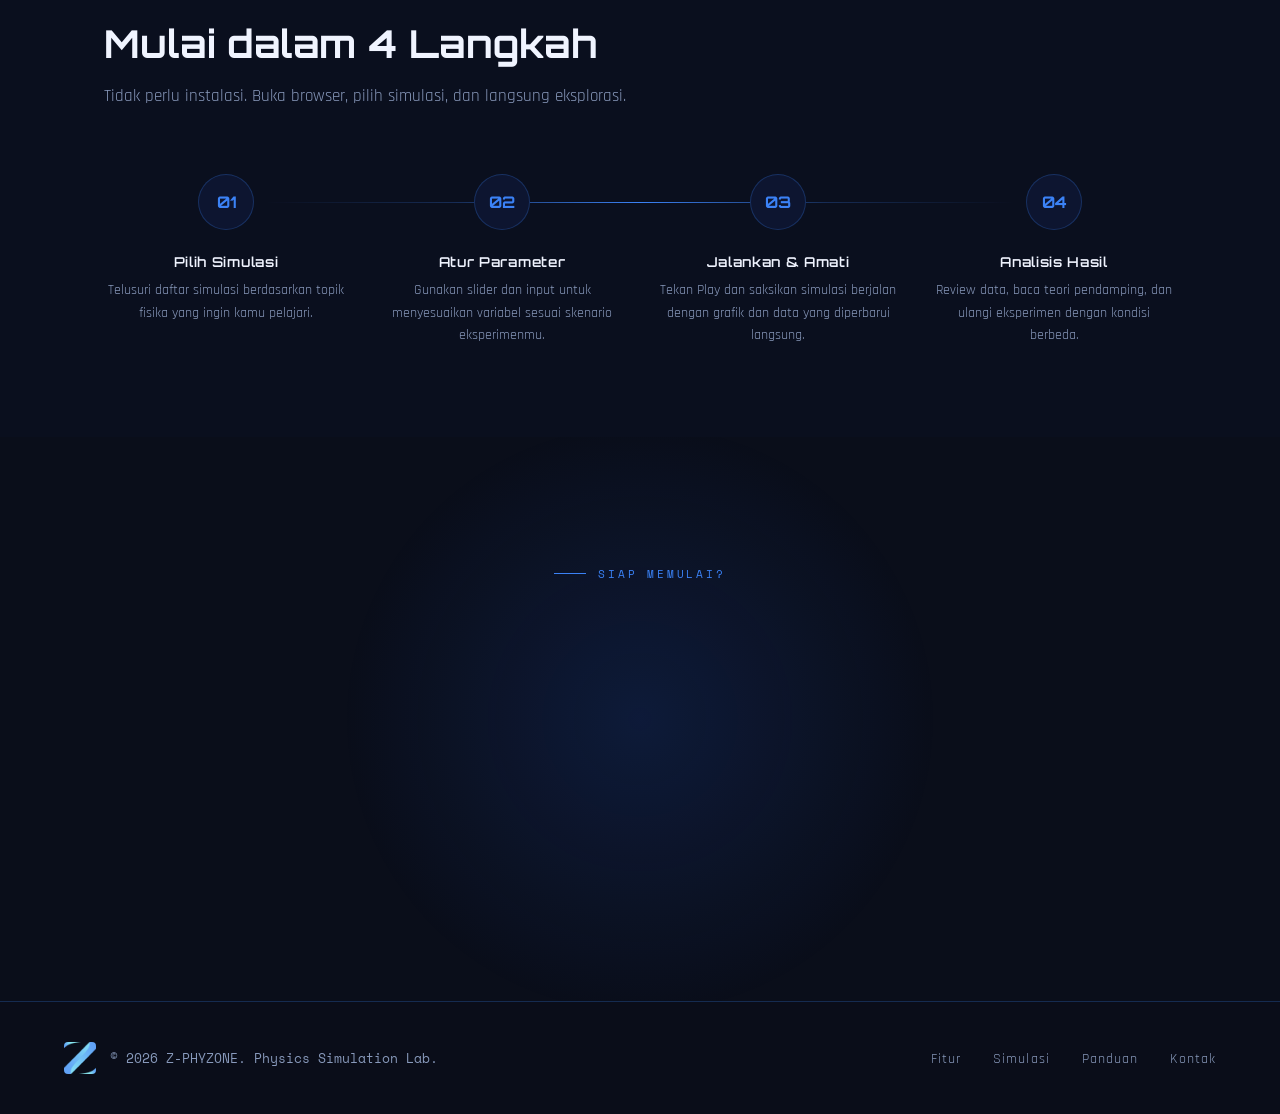
==== commit da81b30b: "Index.html" ====
--- a/Index.html
+++ b/Index.html
@@ -3,7 +3,7 @@
 <head>
 <meta charset="UTF-8">
 <meta name="viewport" content="width=device-width, initial-scale=1.0">
-<title>Z-PHYZONE — Physics imulation Lab</title>
+<title>Z-PHYZONE — Physics Simulation Lab</title>
 <link href="https://fonts.googleapis.com/css2?family=Orbitron:wght@400;600;700;900&family=Rajdhani:wght@300;400;500;600;700&family=Space+Mono:wght@400;700&display=swap" rel="stylesheet">
 <link rel="stylesheet" href="Opsi B.css">
 </head>
